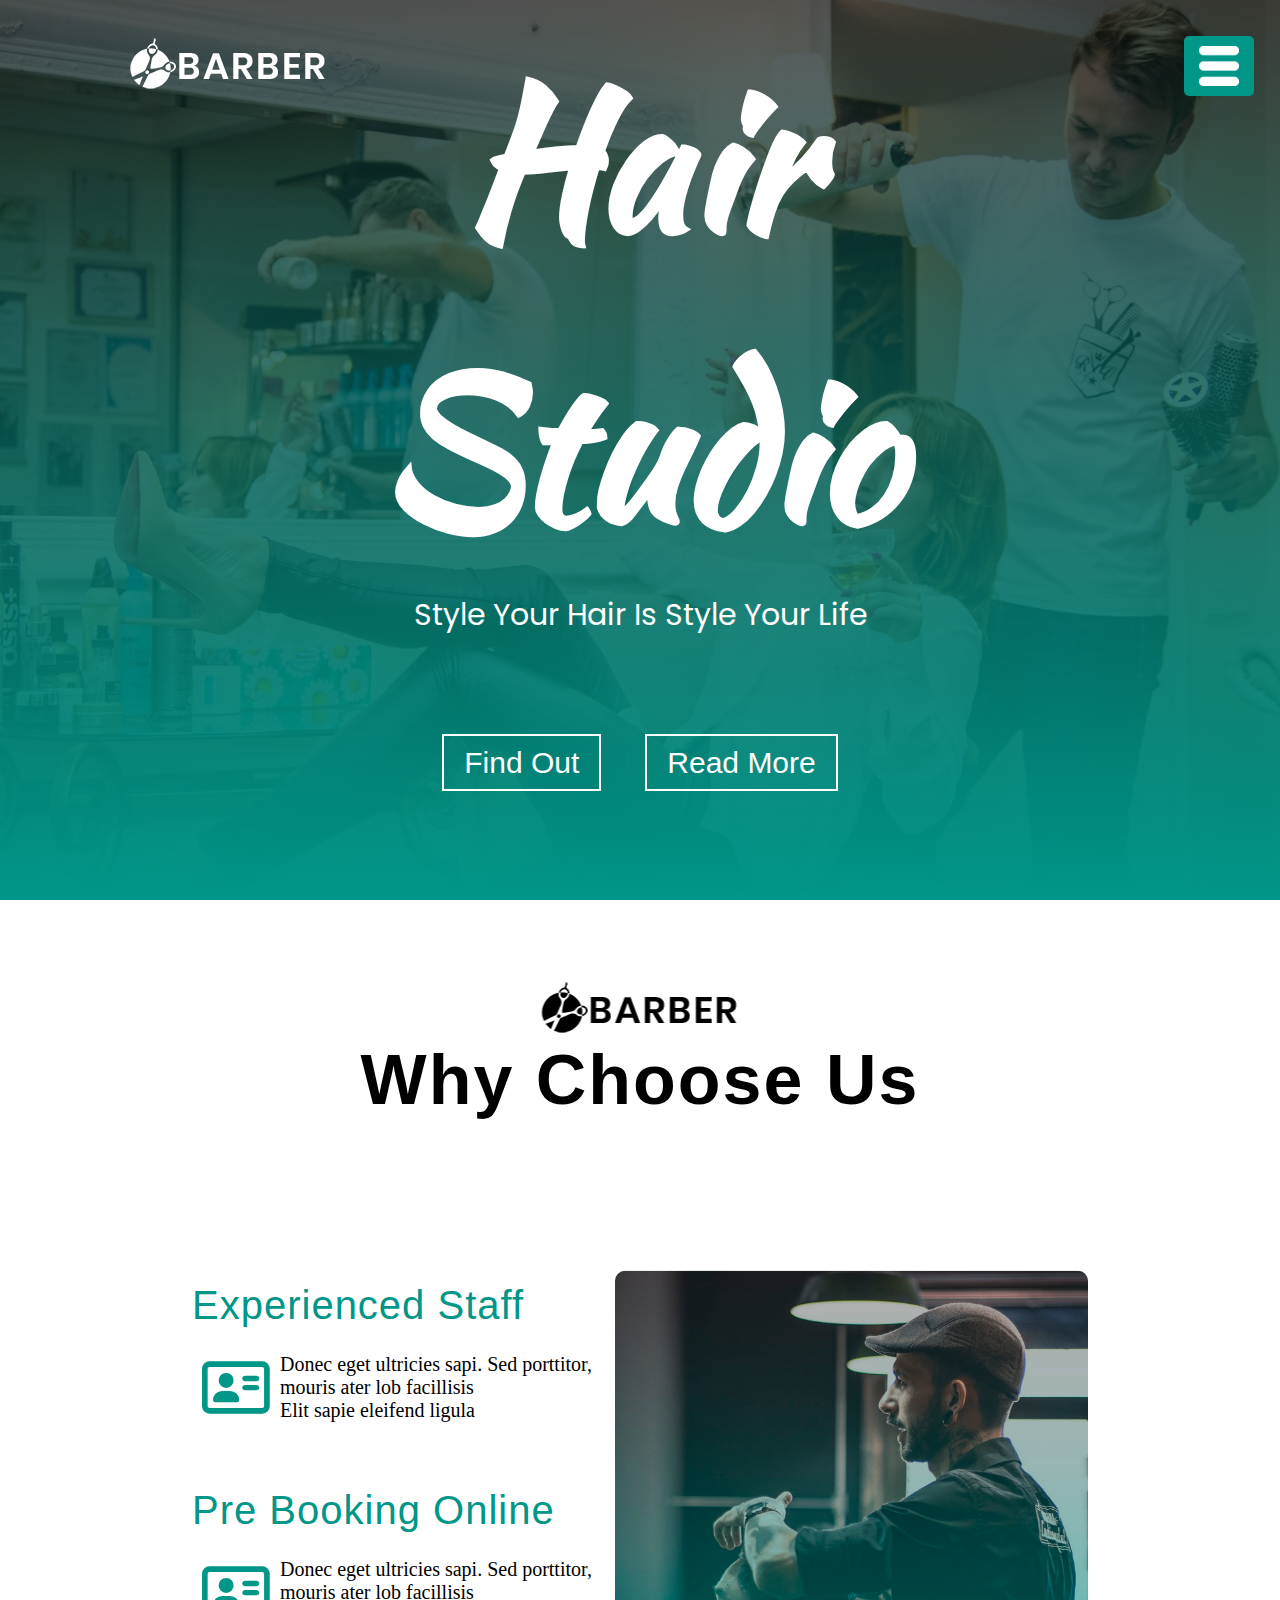
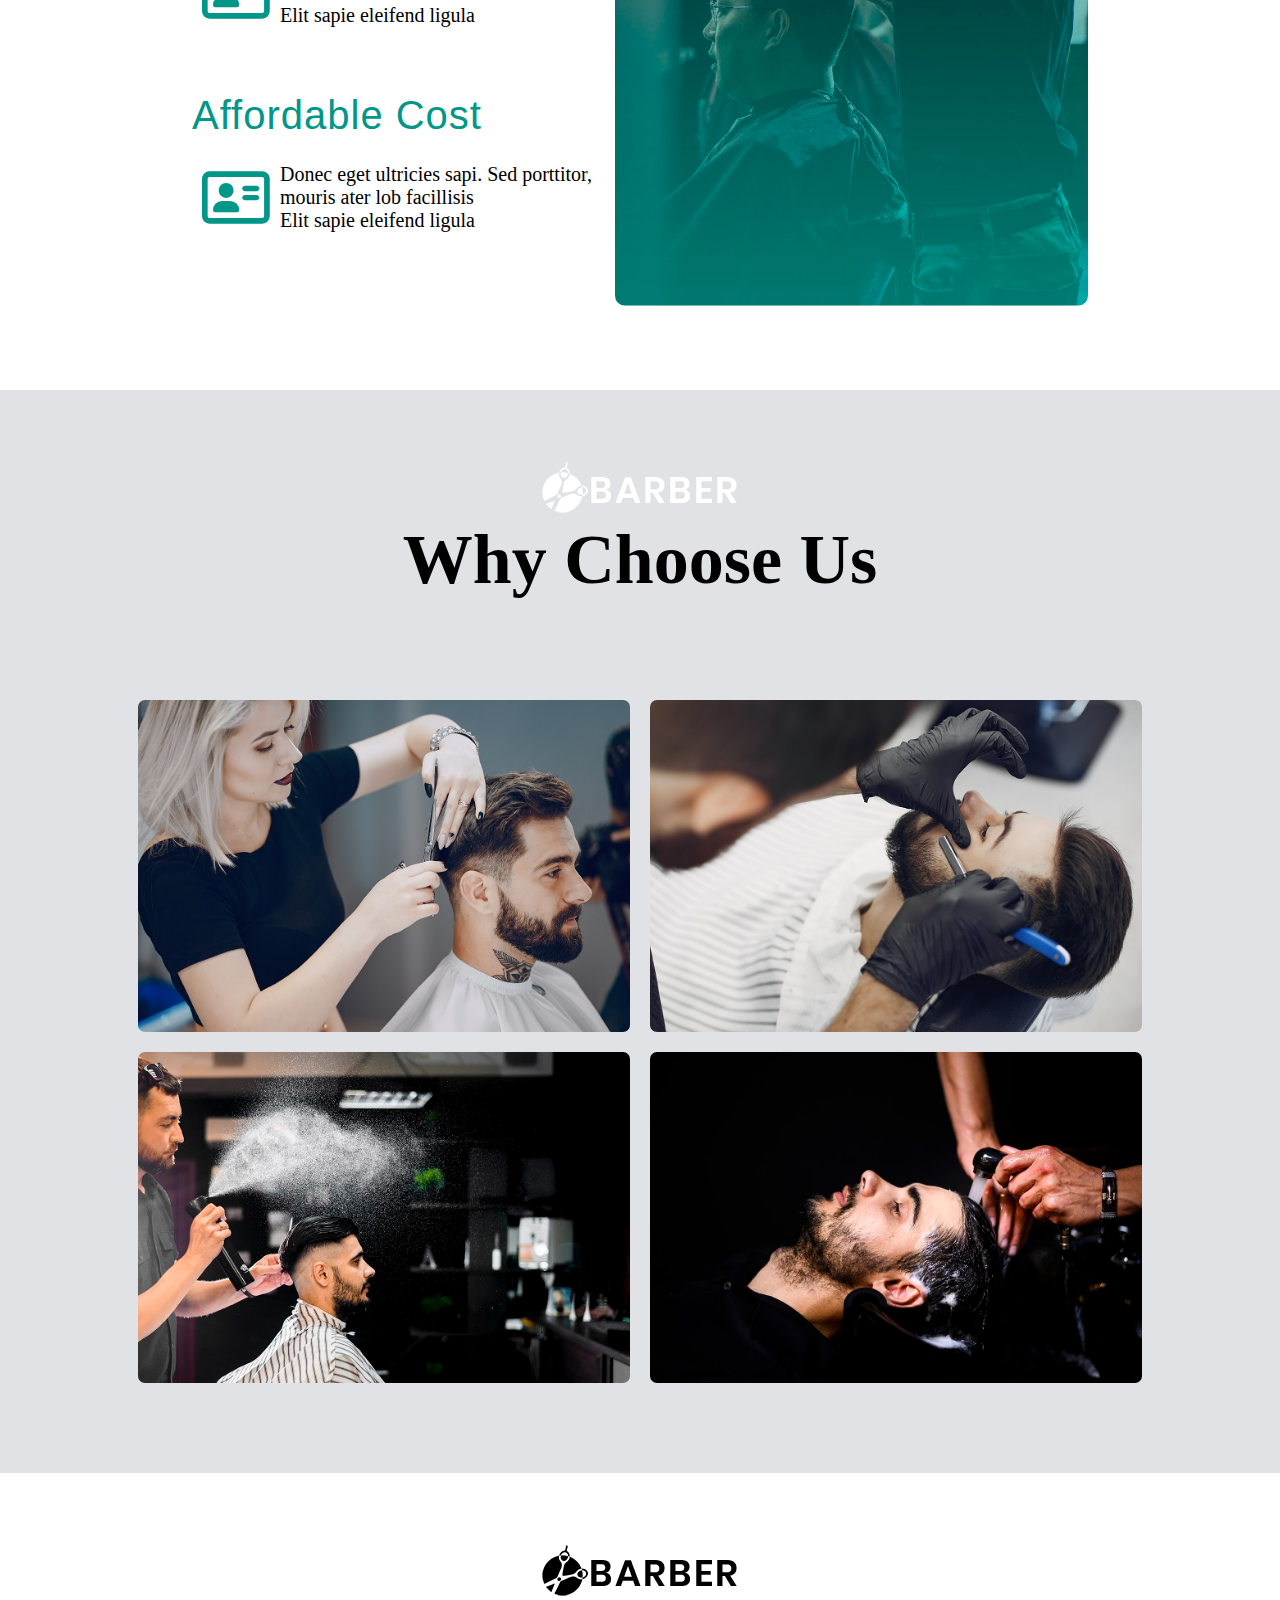
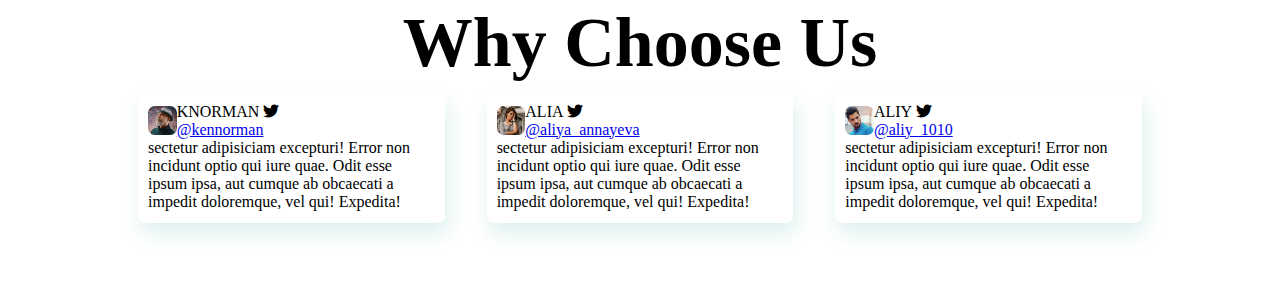
==== index.html @ 72f17d51 "index" ====
<!DOCTYPE html>
<html lang="en">

<head>
    <meta charset="UTF-8">
    <meta http-equiv="X-UA-Compatible" content="IE=edge">
    <meta name="viewport" content="width=device-width, initial-scale=1.0">
    <title>Document</title>
    <link rel="stylesheet" href="https://cdnjs.cloudflare.com/ajax/libs/font-awesome/6.0.0-beta3/css/all.min.css">
    <link rel="preconnect" href="https://fonts.googleapis.com">
    <link rel="preconnect" href="https://fonts.gstatic.com" crossorigin>
    <link href="https://fonts.googleapis.com/css2?family=Kaushan+Script&display=swap" rel="stylesheet">
    <link rel="preconnect" href="https://fonts.googleapis.com">
    <link rel="preconnect" href="https://fonts.gstatic.com" crossorigin>
    <link href="https://fonts.googleapis.com/css2?family=Kaushan+Script&family=Poppins:ital,wght@1,200&display=swap" rel="stylesheet">
    <style>
        * {
            margin: 0;
            padding: 0;
        }
        
        #banner {
            background: linear-gradient(rgba(0, 0, 0, 0.6), #009688), url(/Barber_Shop_img/banner.jpg);
            background-position: center;
            background-size: cover;
            height: 100vh;
        }
        
        html {
            scroll-behavior: smooth;
        }
        
        .logo {
            position: absolute;
            top: 4%;
            left: 10%;
        }
        
        .box {
            position: absolute;
            top: 50%;
            left: 50%;
            transform: translate(-50%, -50%);
            text-align: center;
        }
        
        .box h1 {
            font-family: 'Kaushan Script', cursive;
            font-size: 200px;
            color: #fff;
        }
        
        .box p {
            font-family: 'Poppins', sans-serif;
            font-size: 30px;
            color: #fff;
        }
        
        .box a {
            position: relative;
            border: 2px solid #fff;
            font-size: 30px;
            padding: 10px 20px;
            text-decoration: none;
            color: #fff;
            font-family: sans-serif;
            line-height: 250px;
            margin: 0px 20px;
            overflow: hidden;
        }
        
        .box a::before {
            content: "";
            position: absolute;
            top: 50%;
            left: 0%;
            transform: translate(-50%, -50%);
            width: 0%;
            height: 102%;
            background: #fff;
            z-index: -1;
            transition: 0.5s;
        }
        
        .box a:hover::before {
            width: 102%;
            left: 50%;
        }
        
        .box a:hover {
            color: rgb(0, 0, 0, 0.7);
        }
        
        nav ul li {
            list-style: none;
            margin: 50px 20px;
        }
        
        nav ul li a {
            text-decoration: none;
            color: #fff;
            font-size: 30px;
        }
        
        #menu {
            position: fixed;
            top: 4%;
            right: 2%;
            z-index: 100000000;
        }
        
        #menu label .fas {
            color: #fff;
            cursor: pointer;
            width: 40px;
            height: 40px;
            padding: 10px 15px;
        }
        
        .btn1 {
            background: #009688;
            border-radius: 5px;
        }
        
        .btn2 {
            display: none;
            z-index: 100;
        }
        
        input {
            display: none;
        }
        
        .container {
            position: relative;
            position: fixed;
            width: 250px;
            height: 100vh;
            top: 0;
            background: #009688;
            z-index: -10;
            right: -250px;
            transition: 0.5s;
        }
        
        .container nav ul li a {
            font-family: sans-serif;
            font-size: 25px;
        }
        
        #chek:checked~label .btn2 {
            display: block;
        }
        
        #chek:checked~label .btn1 {
            display: none;
        }
        
        #chek:checked~label .container {
            right: 0;
        }
        
        #navbar {
            padding: 50px;
            height: 110vh;
        }
        
        #navbar .logo2 {
            text-align: center;
            position: absolute;
            margin-top: 100px;
            left: 50%;
            transform: translate(-50%, -50%);
        }
        
        #navbar .logo2 img {
            filter: invert(1);
        }
        
        #navbar .logo2 h1 {
            font-size: 70px;
            letter-spacing: 2px;
            font-family: sans-serif;
        }
        
        #navbar .home {
            position: absolute;
            left: 50%;
            transform: translate(-50%, -50%);
            margin-top: 40em;
        }
        
        #navbar .home {
            display: flex;
            justify-content: space-between;
            align-items: center;
            width: 70%;
        }
        
        #navbar .images img {
            border-radius: 10px;
            width: 100%;
            height: 100%;
        }
        
        #navbar .home .express {
            width: 70%;
            height: 70%;
        }
        
        #navbar .home .express .boxx span {
            font-size: 40px;
            font-family: sans-serif;
            letter-spacing: 1px;
            color: #009688;
        }
        
        #navbar .home .express .boxx .iconka {
            display: flex;
            align-items: center;
            font-size: 20px;
            margin: 20px 0px 60px 0px;
        }
        
        #navbar .home .express .boxx .iconka .far {
            margin: 10px;
            font-size: 60px;
            color: #009688;
        }
        
        #img {
            width: 100%;
            padding: 70px 0;
            background: #dcdde1d7;
        }
        
        #img .imga {
            width: 80%;
            display: flex;
            flex-wrap: wrap;
            justify-content: space-around;
            margin: auto;
        }
        
        .service {
            flex-basis: 48%;
            text-align: center;
            border-radius: 7px;
            margin-bottom: 20px;
            color: #fff;
            position: relative;
        }
        
        .overlay {
            width: 100%;
            height: 100%;
            position: absolute;
            top: 0;
            border-radius: 7px;
            cursor: pointer;
            opacity: 0;
            background: linear-gradient(rgba(0, 0, 0, 0.5), #009688);
            transition: 0.5s;
        }
        
        .service:hover .overlay {
            opacity: 1;
        }
        
        .service img {
            width: 100%;
            height: 100%;
            border-radius: 7px;
        }
        
        .service .text {
            width: 80%;
            position: absolute;
            bottom: 0;
            left: 50%;
            transform: translateX(-50%);
            opacity: 0;
            transition: 0.5s;
        }
        
        hr {
            background: #fff;
            height: 2px;
            border: 0;
            margin: 15px auto;
            width: 60%;
        }
        
        .service .text p {
            font-size: 14px;
        }
        
        .service:hover .text {
            opacity: 1;
            bottom: 40%;
        }
        
        #img .logo2 {
            text-align: center;
            margin-bottom: 100px;
        }
        
        #img .logo2 h1 {
            font-size: 70px;
        }
        
        .izohh {
            flex-basis: 28%;
            width: 1200px;
            height: 110px;
            background: #fff;
            box-shadow: 3px 10px 20px #00968725;
            margin: 10px;
            padding: 10px;
            border-radius: 7px;
            cursor: pointer;
            transition: transform .5s;
        }
        
        .izohh:hover {
            transform: translateY(7px);
        }
        
        #izoh {
            width: 100%;
            padding: 70px 0;
        }
        
        #izoh .logo2 {
            text-align: center;
        }
        
        #izoh .logo2 h1 {
            font-size: 70px;
        }
        
        #izoh .logo2 img {
            filter: invert(1);
        }
        
        .izohlar {
            width: 80%;
            display: flex;
            justify-content: space-between;
            margin: auto;
        }
        
        .izohlar img {
            width: 10%;
            height: 10%;
            border-radius: 7px;
        }
        
        .profil {
            display: flex;
            align-items: center;
        }
    </style>
</head>

<body>
    <section id="banner">
        <img src="/Barber_Shop_img/logo.png" class="logo">
        <div class="box">
            <h1> Hair Studio</h1>
            <p>Style Your Hair Is Style Your Life</p>
            <a href="#">Find Out</a>
            <a href="#">Read More</a>
        </div>
    </section>

    <div id="menu">
        <input type="checkbox" id="chek">
        <label for="chek">
        <img src="/Barber_Shop_img/menu.png" class="btn1 fas"></img>
        <img src="/Barber_Shop_img/close.png" class="btn2 fas"></img>
        <div class="container">
            <nav>
                <ul>
                    <li>
                        <a href="#banner">Home</a>
                    </li>
                    <li>
                        <a href="#navbar">Features</a>
                    </li>
                    <li>
                        <a href="#img">services</a>
                    </li>
                    <li>
                        <a href="#izoh">testimonials</a>
                    </li>
                </ul>
            </nav>
        </div>
    
        </label>
    </div>

    <div id="navbar">
        <div class="logo2">
            <img src="/Barber_Shop_img/logo.png" alt="">
            <h1>Why Choose Us</h1>
        </div>
        <div class="home">

            <div class="express">
                <div class="boxx boxx1">
                    <span>
                        Experienced Staff
                        </span>
                    <div class="iconka iconka1">
                        <i class="far fa-address-card"></i>
                        <p>Donec eget ultricies sapi. Sed porttitor, mouris ater lob facillisis <br> Elit sapie eleifend ligula</p>
                    </div>

                </div>
                <div class="boxx boxx2">
                    <span>
                        Pre Booking Online
                    </span>
                    <div class="iconka iconka2">
                        <i class="far fa-address-card"></i>
                        <p>Donec eget ultricies sapi. Sed porttitor, mouris ater lob facillisis <br> Elit sapie eleifend ligula</p>
                    </div>

                </div>
                <div class="boxx boxx3">
                    <span>
                        Affordable Cost
                    </span>
                    <div class="iconka iconka3">
                        <i class="far fa-address-card"></i>
                        <p>Donec eget ultricies sapi. Sed porttitor, mouris ater lob facillisis <br> Elit sapie eleifend ligula</p>
                    </div>
                </div>
            </div>

            <div class="images">
                <img src="../Barber_Shop_img/barber-man.jpg">
                <div class="image"></div>
            </div>

        </div>
    </div>

    <div id="img">





        <div class="logo2">
            <img src="/Barber_Shop_img/logo.png" alt="">
            <h1>Why Choose Us</h1>
        </div>
        <div class="imga">
            <div class="service">
                <img src="/Barber_Shop_img/pic-1.jpg" alt="">
                <div class="overlay"></div>
                <div class="text">
                    <h3>Hair Styling</h3>
                    <hr>
                    <p>this is test under description of barber foundation this is test under description of barber funcdation.</p>
                </div>
            </div>
            <div class="service">
                <img src="/Barber_Shop_img/pic-2.jpg" alt="">
                <div class="overlay"></div>
                <div class="text">
                    <h3>Hair Styling</h3>
                    <hr>
                    <p>this is test under description of barber foundation this is test under description of barber funcdation.</p>
                </div>
            </div>
            <div class="service">
                <img src="/Barber_Shop_img/pic-3.jpg" alt="">
                <div class="overlay"></div>
                <div class="text">
                    <h3>Hair Styling</h3>
                    <hr>
                    <p>this is test under description of barber foundation this is test under description of barber funcdation.</p>
                </div>
            </div>
            <div class="service">
                <img src="/Barber_Shop_img/pic-4.jpg" alt="">
                <div class="overlay"></div>
                <div class="text">
                    <h3>Hair Styling</h3>
                    <hr>
                    <p>this is test under description of barber foundation this is test under description of barber funcdation.</p>
                </div>
            </div>

        </div>
    </div>

    <section id="izoh">
        <div class="logo2">
            <img src="/Barber_Shop_img/logo.png" alt="">
            <h1>Why Choose Us</h1>
        </div>

        <div class="izohlar">
            <div class="izoh1 izohh">
                <div class="profil">
                    <img src="/Barber_Shop_img/img-1.jpg" alt="">

                    <div class="text">
                        <p>KNORMAN <span class="fab fa-twitter"></span></p>
                        <a href="#">@kennorman</a>
                    </div>

                </div>
                <p> sectetur adipisiciam excepturi! Error non incidunt optio qui iure quae. Odit esse ipsum ipsa, aut cumque ab obcaecati a impedit doloremque, vel qui! Expedita!</p>

            </div>
            <div class="izoh1 izohh">
                <div class="profil">
                    <img src="/Barber_Shop_img/img-2.jpg" alt="">

                    <div class="text">
                        <p>ALIA <span class="fab fa-twitter"></span></p>
                        <a href="#">@aliya_annayeva</a>
                    </div>
                </div>
                <p> sectetur adipisiciam excepturi! Error non incidunt optio qui iure quae. Odit esse ipsum ipsa, aut cumque ab obcaecati a impedit doloremque, vel qui! Expedita!</p>

            </div>
            <div class="izoh1 izohh">
                <div class="profil">
                    <img src="/Barber_Shop_img/img-3.jpg" alt="">

                    <div class="text">
                        <p>ALIY <span class="fab fa-twitter"></span></p>
                        <a href="#">@aliy_1010</a>
                    </div>

                </div>
                <p> sectetur adipisiciam excepturi! Error non incidunt optio qui iure quae. Odit esse ipsum ipsa, aut cumque ab obcaecati a impedit doloremque, vel qui! Expedita!</p>

            </div>
        </div>
    </section>

</body>

</html>
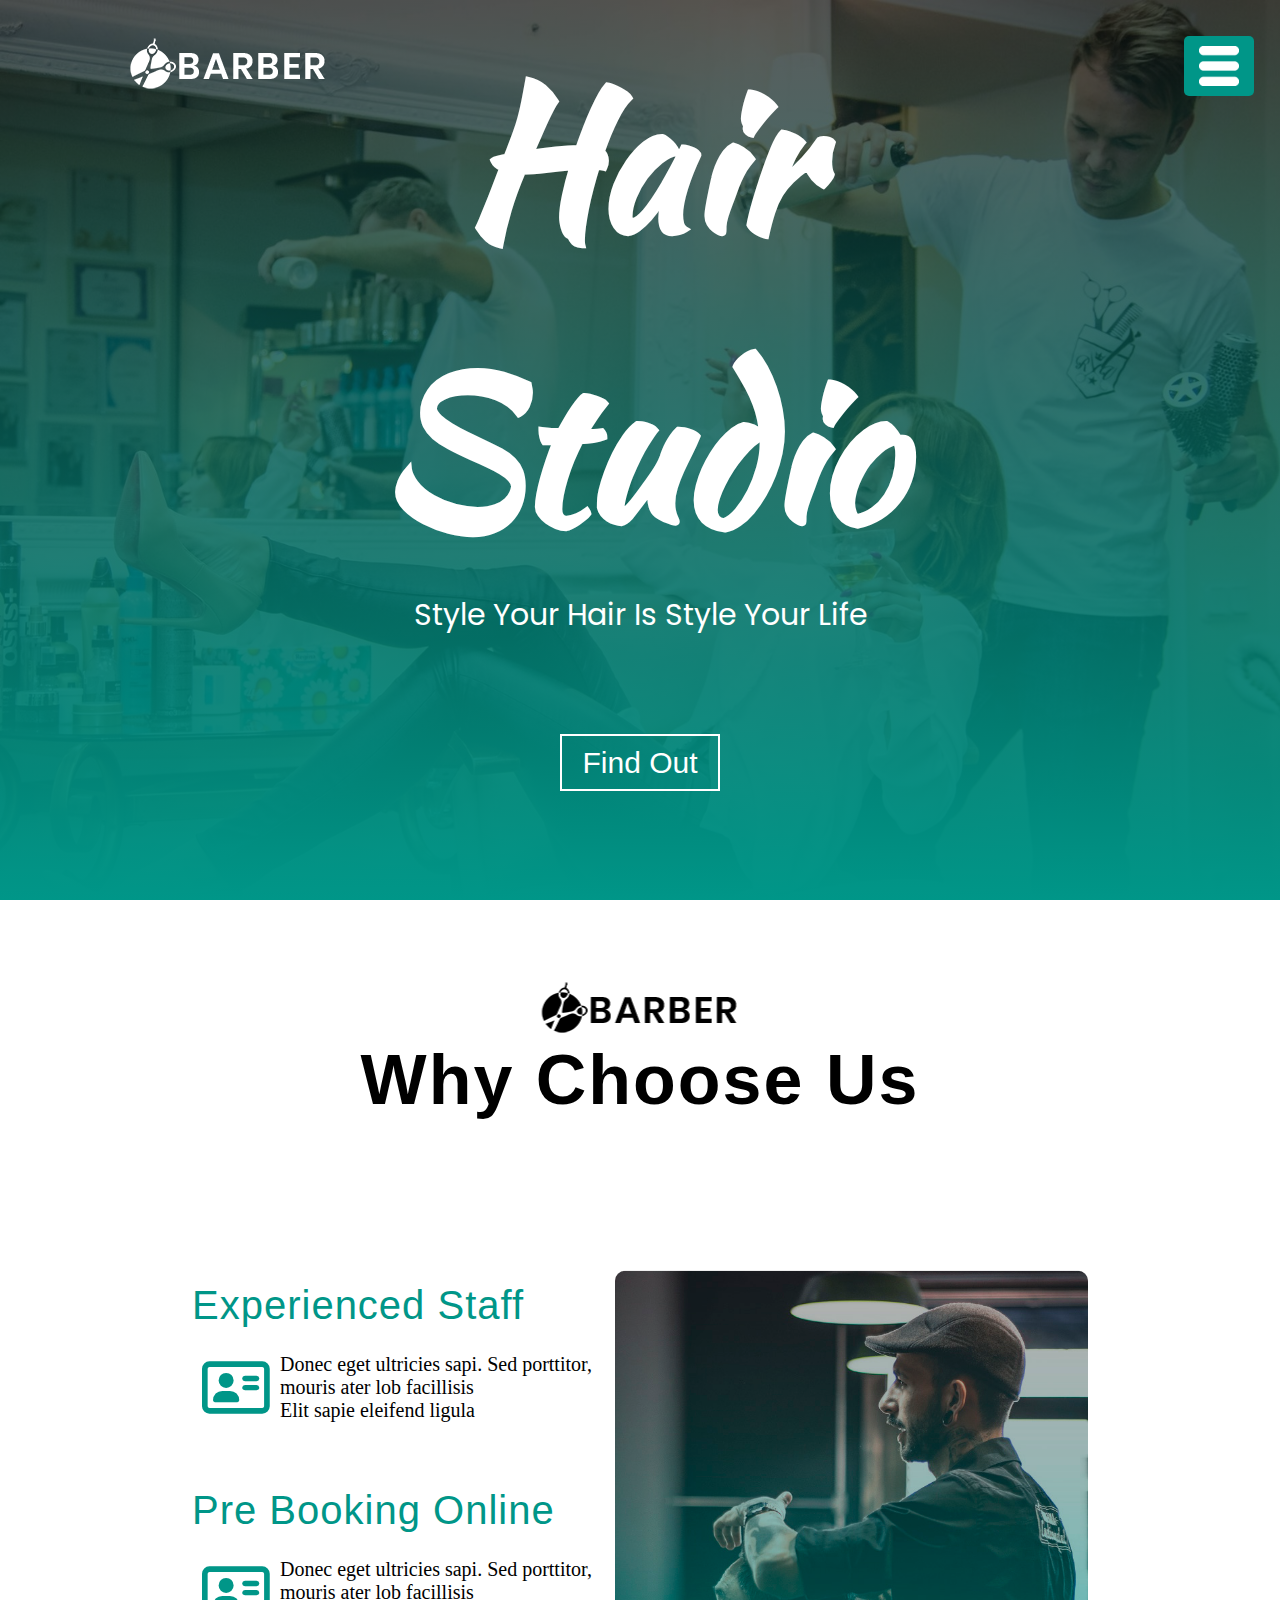
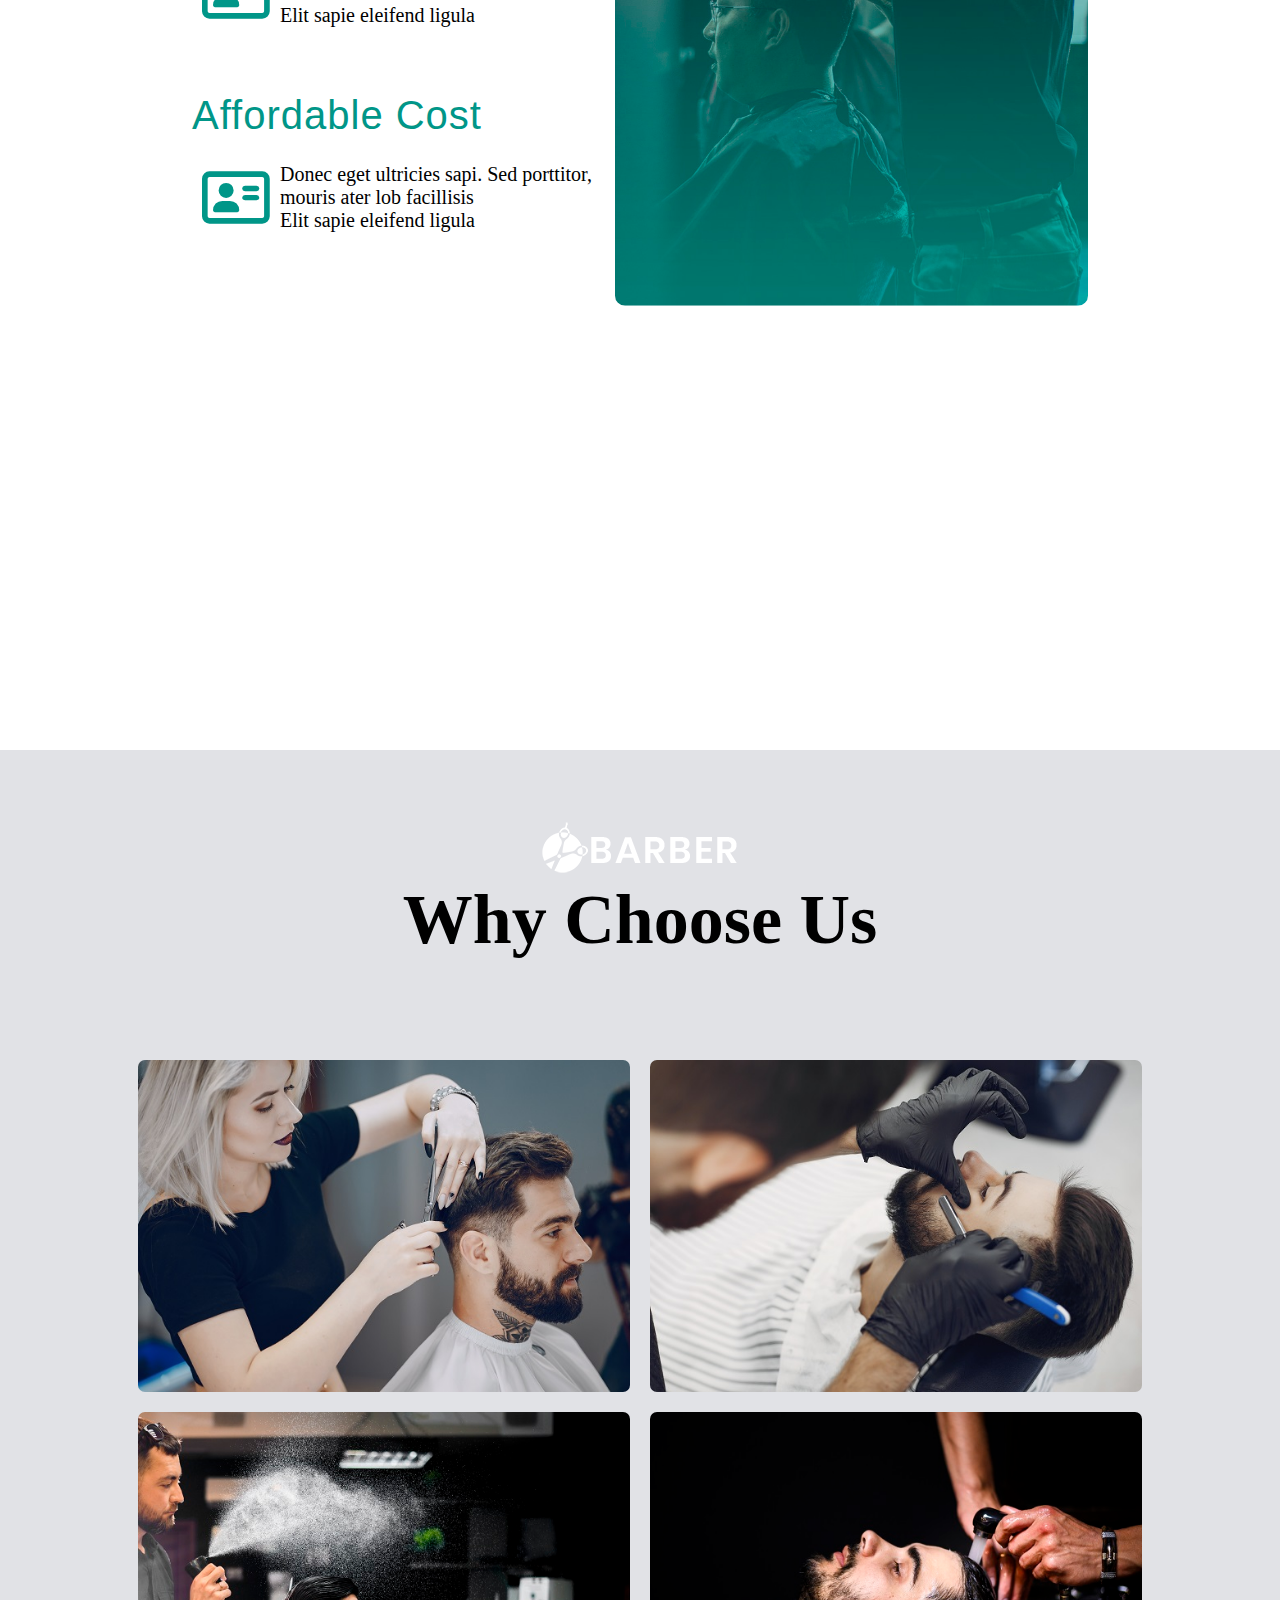
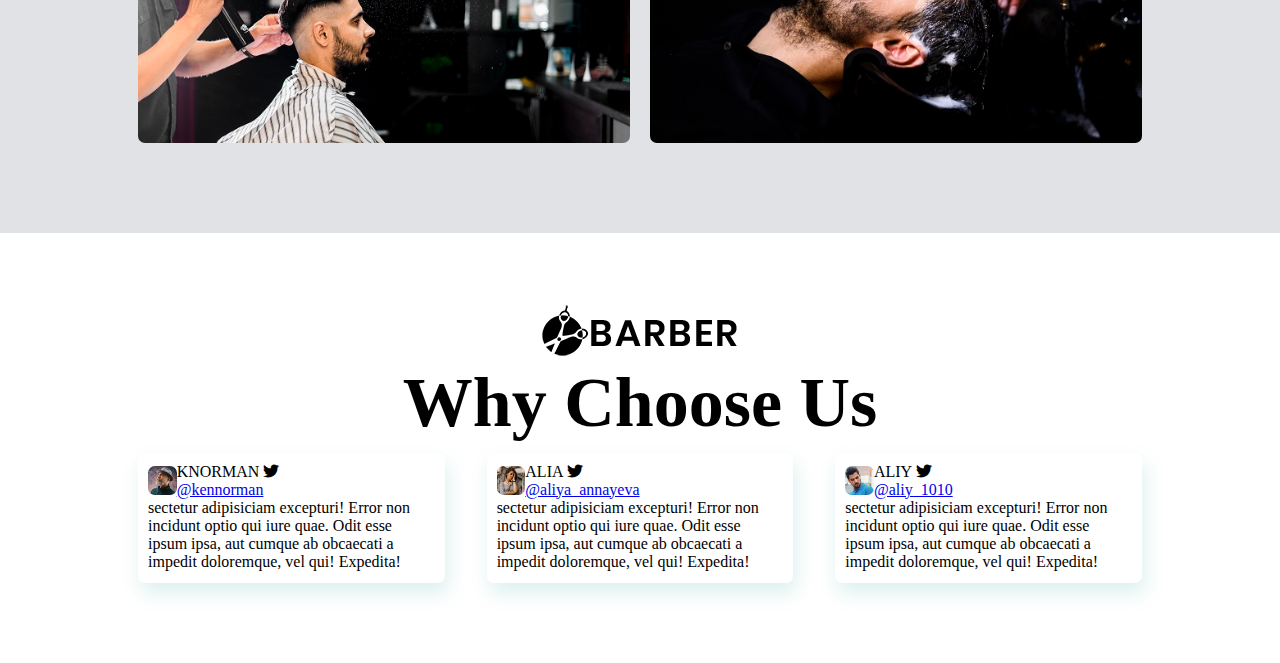
==== commit da075daf: "asdsa" ====
--- a/index.html
+++ b/index.html
@@ -5,7 +5,7 @@
     <meta charset="UTF-8">
     <meta http-equiv="X-UA-Compatible" content="IE=edge">
     <meta name="viewport" content="width=device-width, initial-scale=1.0">
-    <title>Document</title>
+    <title>Shamshodbek Ne'matullayev</title>
     <link rel="stylesheet" href="https://cdnjs.cloudflare.com/ajax/libs/font-awesome/6.0.0-beta3/css/all.min.css">
     <link rel="preconnect" href="https://fonts.googleapis.com">
     <link rel="preconnect" href="https://fonts.gstatic.com" crossorigin>
@@ -13,354 +13,7 @@
     <link rel="preconnect" href="https://fonts.googleapis.com">
     <link rel="preconnect" href="https://fonts.gstatic.com" crossorigin>
     <link href="https://fonts.googleapis.com/css2?family=Kaushan+Script&family=Poppins:ital,wght@1,200&display=swap" rel="stylesheet">
-    <style>
-        * {
-            margin: 0;
-            padding: 0;
-        }
-        
-        #banner {
-            background: linear-gradient(rgba(0, 0, 0, 0.6), #009688), url(/Barber_Shop_img/banner.jpg);
-            background-position: center;
-            background-size: cover;
-            height: 100vh;
-        }
-        
-        html {
-            scroll-behavior: smooth;
-        }
-        
-        .logo {
-            position: absolute;
-            top: 4%;
-            left: 10%;
-        }
-        
-        .box {
-            position: absolute;
-            top: 50%;
-            left: 50%;
-            transform: translate(-50%, -50%);
-            text-align: center;
-        }
-        
-        .box h1 {
-            font-family: 'Kaushan Script', cursive;
-            font-size: 200px;
-            color: #fff;
-        }
-        
-        .box p {
-            font-family: 'Poppins', sans-serif;
-            font-size: 30px;
-            color: #fff;
-        }
-        
-        .box a {
-            position: relative;
-            border: 2px solid #fff;
-            font-size: 30px;
-            padding: 10px 20px;
-            text-decoration: none;
-            color: #fff;
-            font-family: sans-serif;
-            line-height: 250px;
-            margin: 0px 20px;
-            overflow: hidden;
-        }
-        
-        .box a::before {
-            content: "";
-            position: absolute;
-            top: 50%;
-            left: 0%;
-            transform: translate(-50%, -50%);
-            width: 0%;
-            height: 102%;
-            background: #fff;
-            z-index: -1;
-            transition: 0.5s;
-        }
-        
-        .box a:hover::before {
-            width: 102%;
-            left: 50%;
-        }
-        
-        .box a:hover {
-            color: rgb(0, 0, 0, 0.7);
-        }
-        
-        nav ul li {
-            list-style: none;
-            margin: 50px 20px;
-        }
-        
-        nav ul li a {
-            text-decoration: none;
-            color: #fff;
-            font-size: 30px;
-        }
-        
-        #menu {
-            position: fixed;
-            top: 4%;
-            right: 2%;
-            z-index: 100000000;
-        }
-        
-        #menu label .fas {
-            color: #fff;
-            cursor: pointer;
-            width: 40px;
-            height: 40px;
-            padding: 10px 15px;
-        }
-        
-        .btn1 {
-            background: #009688;
-            border-radius: 5px;
-        }
-        
-        .btn2 {
-            display: none;
-            z-index: 100;
-        }
-        
-        input {
-            display: none;
-        }
-        
-        .container {
-            position: relative;
-            position: fixed;
-            width: 250px;
-            height: 100vh;
-            top: 0;
-            background: #009688;
-            z-index: -10;
-            right: -250px;
-            transition: 0.5s;
-        }
-        
-        .container nav ul li a {
-            font-family: sans-serif;
-            font-size: 25px;
-        }
-        
-        #chek:checked~label .btn2 {
-            display: block;
-        }
-        
-        #chek:checked~label .btn1 {
-            display: none;
-        }
-        
-        #chek:checked~label .container {
-            right: 0;
-        }
-        
-        #navbar {
-            padding: 50px;
-            height: 110vh;
-        }
-        
-        #navbar .logo2 {
-            text-align: center;
-            position: absolute;
-            margin-top: 100px;
-            left: 50%;
-            transform: translate(-50%, -50%);
-        }
-        
-        #navbar .logo2 img {
-            filter: invert(1);
-        }
-        
-        #navbar .logo2 h1 {
-            font-size: 70px;
-            letter-spacing: 2px;
-            font-family: sans-serif;
-        }
-        
-        #navbar .home {
-            position: absolute;
-            left: 50%;
-            transform: translate(-50%, -50%);
-            margin-top: 40em;
-        }
-        
-        #navbar .home {
-            display: flex;
-            justify-content: space-between;
-            align-items: center;
-            width: 70%;
-        }
-        
-        #navbar .images img {
-            border-radius: 10px;
-            width: 100%;
-            height: 100%;
-        }
-        
-        #navbar .home .express {
-            width: 70%;
-            height: 70%;
-        }
-        
-        #navbar .home .express .boxx span {
-            font-size: 40px;
-            font-family: sans-serif;
-            letter-spacing: 1px;
-            color: #009688;
-        }
-        
-        #navbar .home .express .boxx .iconka {
-            display: flex;
-            align-items: center;
-            font-size: 20px;
-            margin: 20px 0px 60px 0px;
-        }
-        
-        #navbar .home .express .boxx .iconka .far {
-            margin: 10px;
-            font-size: 60px;
-            color: #009688;
-        }
-        
-        #img {
-            width: 100%;
-            padding: 70px 0;
-            background: #dcdde1d7;
-        }
-        
-        #img .imga {
-            width: 80%;
-            display: flex;
-            flex-wrap: wrap;
-            justify-content: space-around;
-            margin: auto;
-        }
-        
-        .service {
-            flex-basis: 48%;
-            text-align: center;
-            border-radius: 7px;
-            margin-bottom: 20px;
-            color: #fff;
-            position: relative;
-        }
-        
-        .overlay {
-            width: 100%;
-            height: 100%;
-            position: absolute;
-            top: 0;
-            border-radius: 7px;
-            cursor: pointer;
-            opacity: 0;
-            background: linear-gradient(rgba(0, 0, 0, 0.5), #009688);
-            transition: 0.5s;
-        }
-        
-        .service:hover .overlay {
-            opacity: 1;
-        }
-        
-        .service img {
-            width: 100%;
-            height: 100%;
-            border-radius: 7px;
-        }
-        
-        .service .text {
-            width: 80%;
-            position: absolute;
-            bottom: 0;
-            left: 50%;
-            transform: translateX(-50%);
-            opacity: 0;
-            transition: 0.5s;
-        }
-        
-        hr {
-            background: #fff;
-            height: 2px;
-            border: 0;
-            margin: 15px auto;
-            width: 60%;
-        }
-        
-        .service .text p {
-            font-size: 14px;
-        }
-        
-        .service:hover .text {
-            opacity: 1;
-            bottom: 40%;
-        }
-        
-        #img .logo2 {
-            text-align: center;
-            margin-bottom: 100px;
-        }
-        
-        #img .logo2 h1 {
-            font-size: 70px;
-        }
-        
-        .izohh {
-            flex-basis: 28%;
-            width: 1200px;
-            height: 110px;
-            background: #fff;
-            box-shadow: 3px 10px 20px #00968725;
-            margin: 10px;
-            padding: 10px;
-            border-radius: 7px;
-            cursor: pointer;
-            transition: transform .5s;
-        }
-        
-        .izohh:hover {
-            transform: translateY(7px);
-        }
-        
-        #izoh {
-            width: 100%;
-            padding: 70px 0;
-        }
-        
-        #izoh .logo2 {
-            text-align: center;
-        }
-        
-        #izoh .logo2 h1 {
-            font-size: 70px;
-        }
-        
-        #izoh .logo2 img {
-            filter: invert(1);
-        }
-        
-        .izohlar {
-            width: 80%;
-            display: flex;
-            justify-content: space-between;
-            margin: auto;
-        }
-        
-        .izohlar img {
-            width: 10%;
-            height: 10%;
-            border-radius: 7px;
-        }
-        
-        .profil {
-            display: flex;
-            align-items: center;
-        }
-    </style>
+    <link rel="stylesheet" href="/Barber_Shop_img/style.css">
 </head>
 
 <body>
@@ -369,8 +22,8 @@
         <div class="box">
             <h1> Hair Studio</h1>
             <p>Style Your Hair Is Style Your Life</p>
-            <a href="#">Find Out</a>
-            <a href="#">Read More</a>
+            <a href="#" class="btnn1">Find Out</a>
+            <a href="#" class="btn2">Read More</a>
         </div>
     </section>
 
--- a/Barber_Shop_img/style.css
+++ b/Barber_Shop_img/style.css
@@ -0,0 +1,456 @@
+* {
+    margin: 0;
+    padding: 0;
+}
+
+#banner {
+    background: linear-gradient(rgba(0, 0, 0, 0.6), #009688), url(/Barber_Shop_img/banner.jpg);
+    background-position: center;
+    background-size: cover;
+    height: 100vh;
+}
+
+html {
+    scroll-behavior: smooth;
+}
+
+.logo {
+    position: absolute;
+    top: 4%;
+    left: 10%;
+}
+
+.box {
+    position: absolute;
+    top: 50%;
+    left: 50%;
+    transform: translate(-50%, -50%);
+    text-align: center;
+}
+
+.box h1 {
+    font-family: 'Kaushan Script', cursive;
+    font-size: 200px;
+    color: #fff;
+}
+
+.box p {
+    font-family: 'Poppins', sans-serif;
+    font-size: 30px;
+    color: #fff;
+}
+
+.box a {
+    position: relative;
+    border: 2px solid #fff;
+    font-size: 30px;
+    padding: 10px 20px;
+    text-decoration: none;
+    color: #fff;
+    font-family: sans-serif;
+    line-height: 250px;
+    margin: 0px 20px;
+    overflow: hidden;
+}
+
+.box a::before {
+    content: "";
+    position: absolute;
+    top: 50%;
+    left: 0%;
+    transform: translate(-50%, -50%);
+    width: 0%;
+    height: 102%;
+    background: #fff;
+    z-index: -1;
+    transition: 0.5s;
+}
+
+.box a:hover::before {
+    width: 102%;
+    left: 50%;
+}
+
+.box a:hover {
+    color: rgb(0, 0, 0, 0.7);
+}
+
+nav ul li {
+    list-style: none;
+    margin: 50px 20px;
+}
+
+nav ul li a {
+    text-decoration: none;
+    color: #fff;
+    font-size: 30px;
+}
+
+#menu {
+    position: fixed;
+    top: 4%;
+    right: 2%;
+    z-index: 100000000;
+}
+
+#menu label .fas {
+    color: #fff;
+    cursor: pointer;
+    width: 40px;
+    height: 40px;
+    padding: 10px 15px;
+}
+
+.btn1 {
+    background: #009688;
+    border-radius: 5px;
+}
+
+.btn2 {
+    display: none;
+    z-index: 100;
+}
+
+input {
+    display: none;
+}
+
+.container {
+    position: relative;
+    position: fixed;
+    width: 250px;
+    height: 100vh;
+    top: 0;
+    background: #009688;
+    z-index: -10;
+    right: -250px;
+    transition: 0.5s;
+}
+
+.container nav ul li a {
+    font-family: sans-serif;
+    font-size: 25px;
+}
+
+#chek:checked~label .btn2 {
+    display: block;
+}
+
+#chek:checked~label .btn1 {
+    display: none;
+}
+
+#chek:checked~label .container {
+    right: 0;
+}
+
+#navbar {
+    padding: 50px;
+    height: 150vh;
+}
+
+#navbar .logo2 {
+    text-align: center;
+    position: absolute;
+    margin-top: 100px;
+    left: 50%;
+    transform: translate(-50%, -50%);
+}
+
+#navbar .logo2 img {
+    filter: invert(1);
+}
+
+#navbar .logo2 h1 {
+    font-size: 70px;
+    letter-spacing: 2px;
+    font-family: sans-serif;
+}
+
+#navbar .home {
+    position: absolute;
+    left: 50%;
+    transform: translate(-50%, -50%);
+    margin-top: 40em;
+}
+
+#navbar .home {
+    display: flex;
+    justify-content: space-between;
+    align-items: center;
+    width: 70%;
+}
+
+#navbar .images img {
+    border-radius: 10px;
+    width: 100%;
+    height: 100%;
+}
+
+#navbar .home .express {
+    width: 70%;
+    height: 70%;
+}
+
+#navbar .home .express .boxx span {
+    font-size: 40px;
+    font-family: sans-serif;
+    letter-spacing: 1px;
+    color: #009688;
+}
+
+#navbar .home .express .boxx .iconka {
+    display: flex;
+    align-items: center;
+    font-size: 20px;
+    margin: 20px 0px 60px 0px;
+}
+
+#navbar .home .express .boxx .iconka .far {
+    margin: 10px;
+    font-size: 60px;
+    color: #009688;
+}
+
+#img {
+    width: 100%;
+    padding: 70px 0;
+    background: #dcdde1d7;
+}
+
+#img .imga {
+    width: 80%;
+    display: flex;
+    flex-wrap: wrap;
+    justify-content: space-around;
+    margin: auto;
+}
+
+.service {
+    flex-basis: 48%;
+    text-align: center;
+    border-radius: 7px;
+    margin-bottom: 20px;
+    color: #fff;
+    position: relative;
+}
+
+.overlay {
+    width: 100%;
+    height: 100%;
+    position: absolute;
+    top: 0;
+    border-radius: 7px;
+    cursor: pointer;
+    opacity: 0;
+    background: linear-gradient(rgba(0, 0, 0, 0.5), #009688);
+    transition: 0.5s;
+}
+
+.service:hover .overlay {
+    opacity: 1;
+}
+
+.service img {
+    width: 100%;
+    height: 100%;
+    border-radius: 7px;
+}
+
+.service .text {
+    width: 80%;
+    position: absolute;
+    bottom: 0;
+    left: 50%;
+    transform: translateX(-50%);
+    opacity: 0;
+    transition: 0.5s;
+}
+
+hr {
+    background: #fff;
+    height: 2px;
+    border: 0;
+    margin: 15px auto;
+    width: 60%;
+}
+
+.service .text p {
+    font-size: 14px;
+}
+
+.service:hover .text {
+    opacity: 1;
+    bottom: 40%;
+}
+
+#img .logo2 {
+    text-align: center;
+    margin-bottom: 100px;
+}
+
+#img .logo2 h1 {
+    font-size: 70px;
+}
+
+.izohh {
+    flex-basis: 28%;
+    width: 1200px;
+    height: 110px;
+    background: #fff;
+    box-shadow: 3px 10px 20px #00968725;
+    margin: 10px;
+    padding: 10px;
+    border-radius: 7px;
+    cursor: pointer;
+    transition: transform .5s;
+}
+
+.izohh:hover {
+    transform: translateY(7px);
+}
+
+#izoh {
+    width: 100%;
+    padding: 70px 0;
+}
+
+#izoh .logo2 {
+    text-align: center;
+}
+
+#izoh .logo2 h1 {
+    font-size: 70px;
+}
+
+#izoh .logo2 img {
+    filter: invert(1);
+}
+
+.izohlar {
+    width: 80%;
+    display: flex;
+    justify-content: space-between;
+    margin: auto;
+}
+
+.izohlar img {
+    width: 10%;
+    height: 10%;
+    border-radius: 7px;
+}
+
+.profil {
+    display: flex;
+    align-items: center;
+}
+  @media (max-width:375px) {
+            .box h1 {
+                font-size: 70px;
+                margin-top: 150px;
+            }
+            .box {
+                width: 100%;
+            }
+            .box p {
+                width: 100%;
+                font-size: 20px;
+            }
+            .box .btnn1 {
+                top: -80px;
+                left: 10%;
+            }
+            .box .btnn2 {
+                margin-left: -145.5px;
+                font-size: 23.5px;
+            }
+            #banner .logo {
+                left: 5%;
+            }
+            #navbar .logo2 h1 {
+                font-size: 50px;
+                width: 350px;
+                margin-left: 0px;
+            }
+            .express {
+                margin-top: -500px;
+                margin-left: -20px;
+            }
+            .boxx {
+                width: 170%;
+                margin-bottom: 20px;
+            }
+            #navbar .home .express .boxx span {
+                font-size: 30px;
+            }
+            #navbar .home .express .boxx p {
+                font-size: 15px;
+                font-family: sans-serif;
+            }
+            #navbar .home .express .boxx .iconka {
+                font-size: 15px;
+                margin: 0px 0px 0px 0px;
+            }
+            #navbar .home .express .boxx .iconka .far {
+                margin: 10px;
+                font-size: 50px;
+                color: #009688;
+            }
+            #navbar .images img {
+                margin-top: 280px;
+                margin-left: -170px;
+                border-radius: 10px;
+                width: 280%;
+                height: 280%;
+            }
+            #img .logo2 h1 {
+                font-size: 50px;
+                width: 90%;
+                margin-left: 20px;
+                font-family: sans-serif;
+                margin-top: 20px;
+            }
+            .service {
+                flex-basis: 100%;
+                font-family: sans-serif;
+            }
+            .service:hover .text {
+                bottom: 20%;
+            }
+            .izohh {
+                width: 85%;
+            }
+            #izoh {
+                width: 100%;
+                padding: 70px 0;
+            }
+            #izoh .logo2 {
+                text-align: center;
+            }
+            #izoh .logo2 h1 {
+                font-size: 55px;
+                font-family: sans-serif;
+            }
+            .izohlar {
+                flex-direction: column;
+                overflow: hidden;
+            }
+            .izohlar img {
+                width: 30%;
+                height: 30%;
+                margin: 10px;
+            }
+            .container ul {
+                margin-top: 150px;
+            }
+            #menu {
+                right: 10%;
+            }
+            #menu label .fas {
+                width: 30px;
+                height: 30px;
+            }
+            .container nav ul li a {
+                font-size: 20px;
+            }
+        }
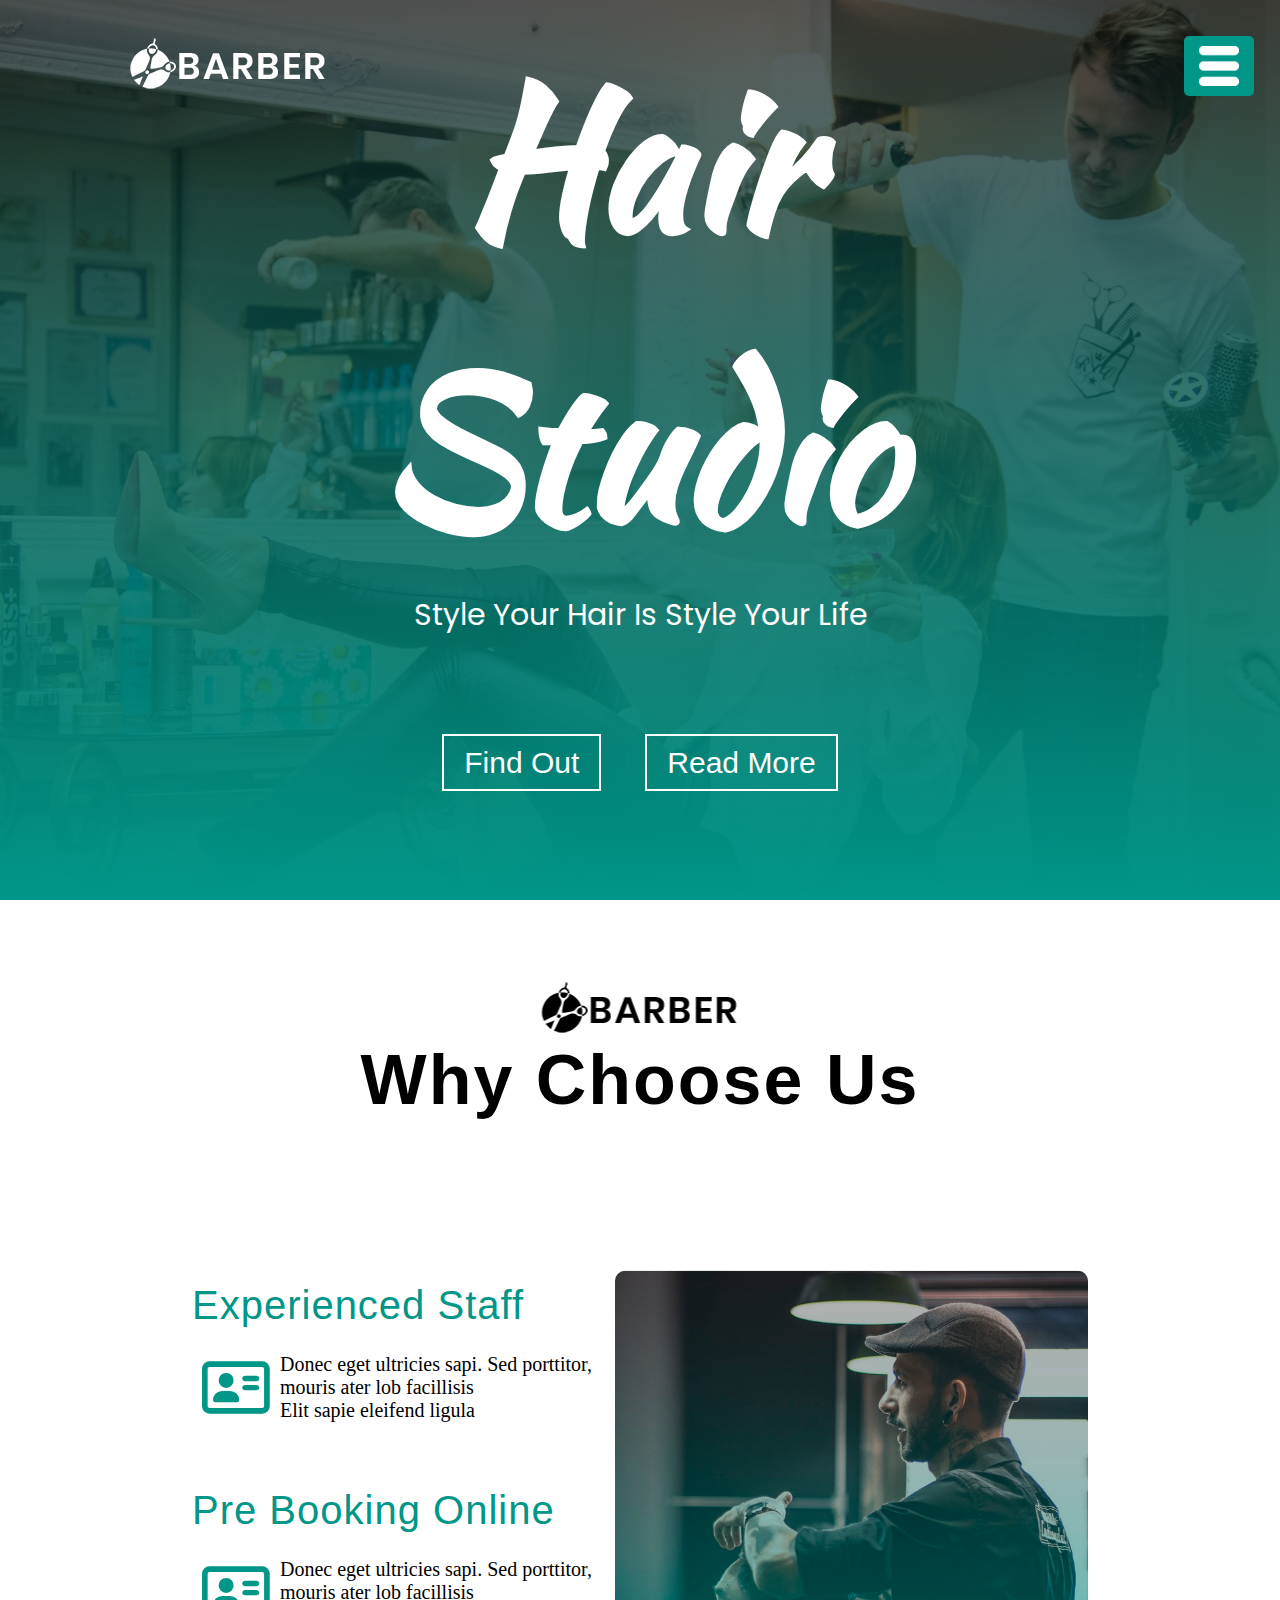
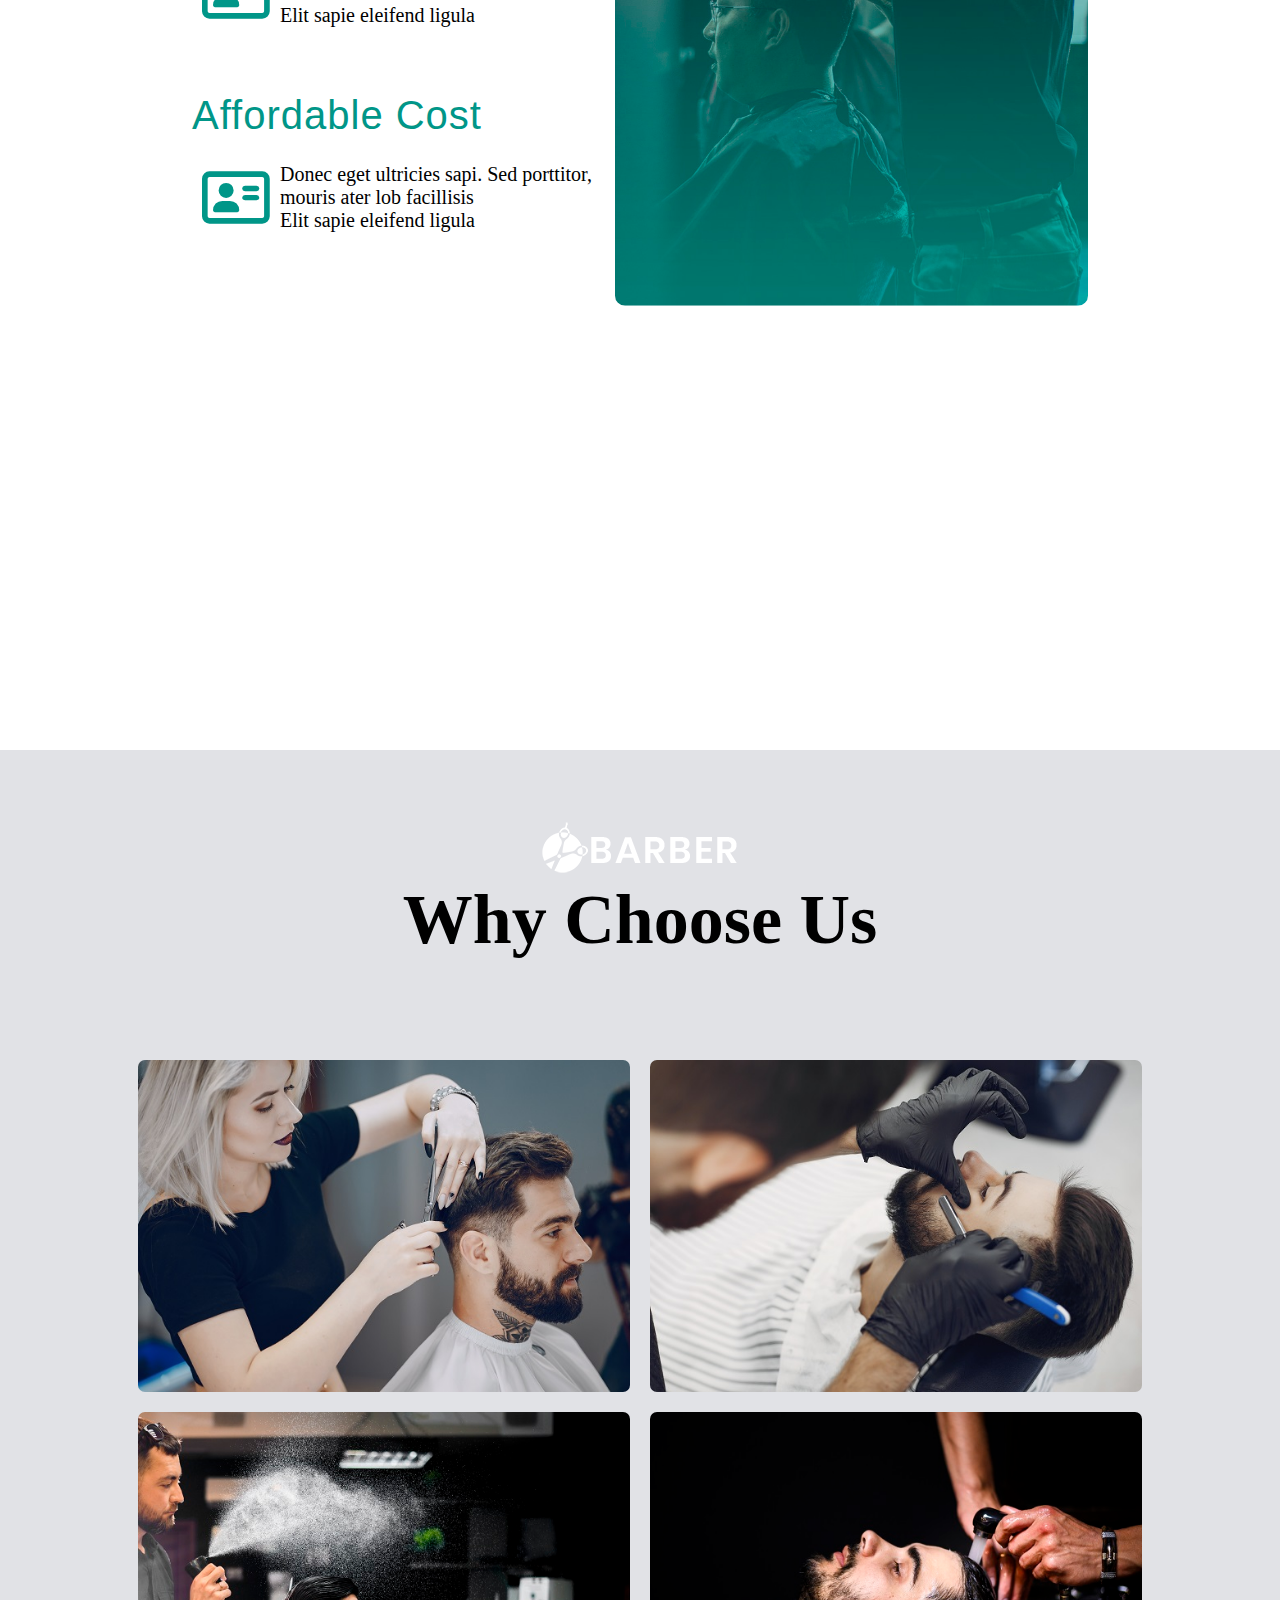
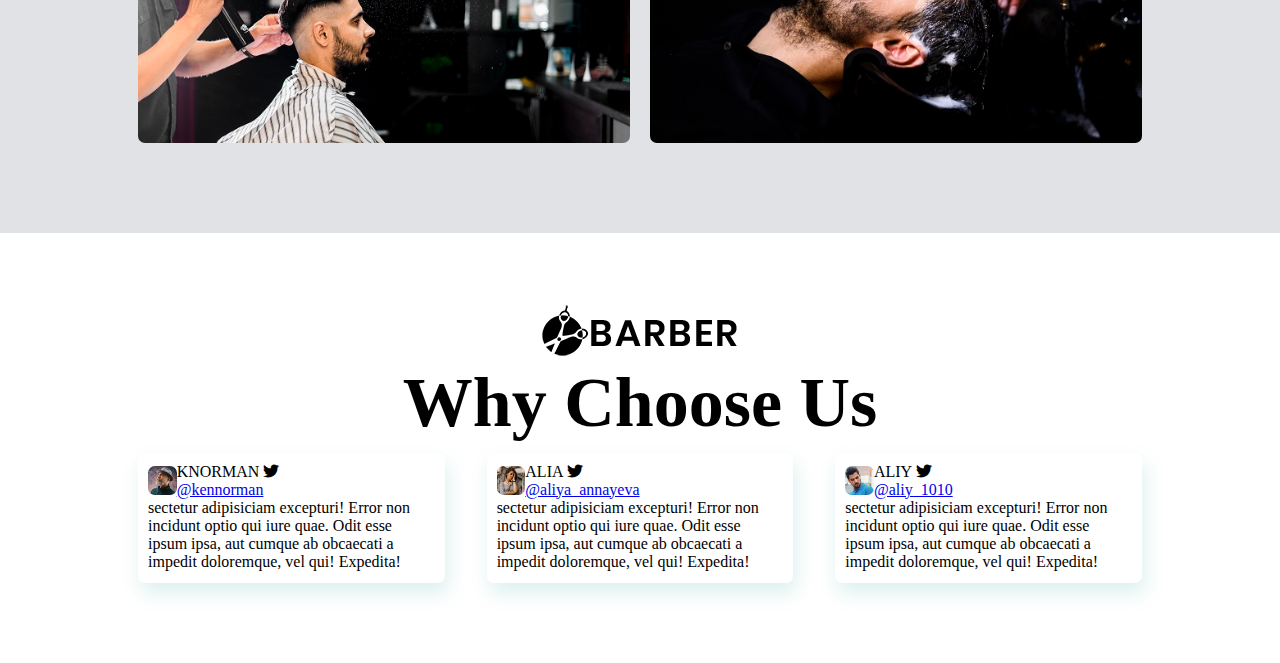
==== commit c59812a5: "fasdf" ====
--- a/index.html
+++ b/index.html
@@ -23,7 +23,7 @@
             <h1> Hair Studio</h1>
             <p>Style Your Hair Is Style Your Life</p>
             <a href="#" class="btnn1">Find Out</a>
-            <a href="#" class="btn2">Read More</a>
+            <a href="#" class="btnn2">Read More</a>
         </div>
     </section>
 
--- a/Barber_Shop_img/style.css
+++ b/Barber_Shop_img/style.css
@@ -356,12 +356,12 @@
                 width: 100%;
                 font-size: 20px;
             }
-            .box .btnn1 {
+               .box .btnn1 {
                 top: -80px;
-                left: 10%;
+                left: 3%;
             }
             .box .btnn2 {
-                margin-left: -145.5px;
+                margin-left: -170px;
                 font-size: 23.5px;
             }
             #banner .logo {
